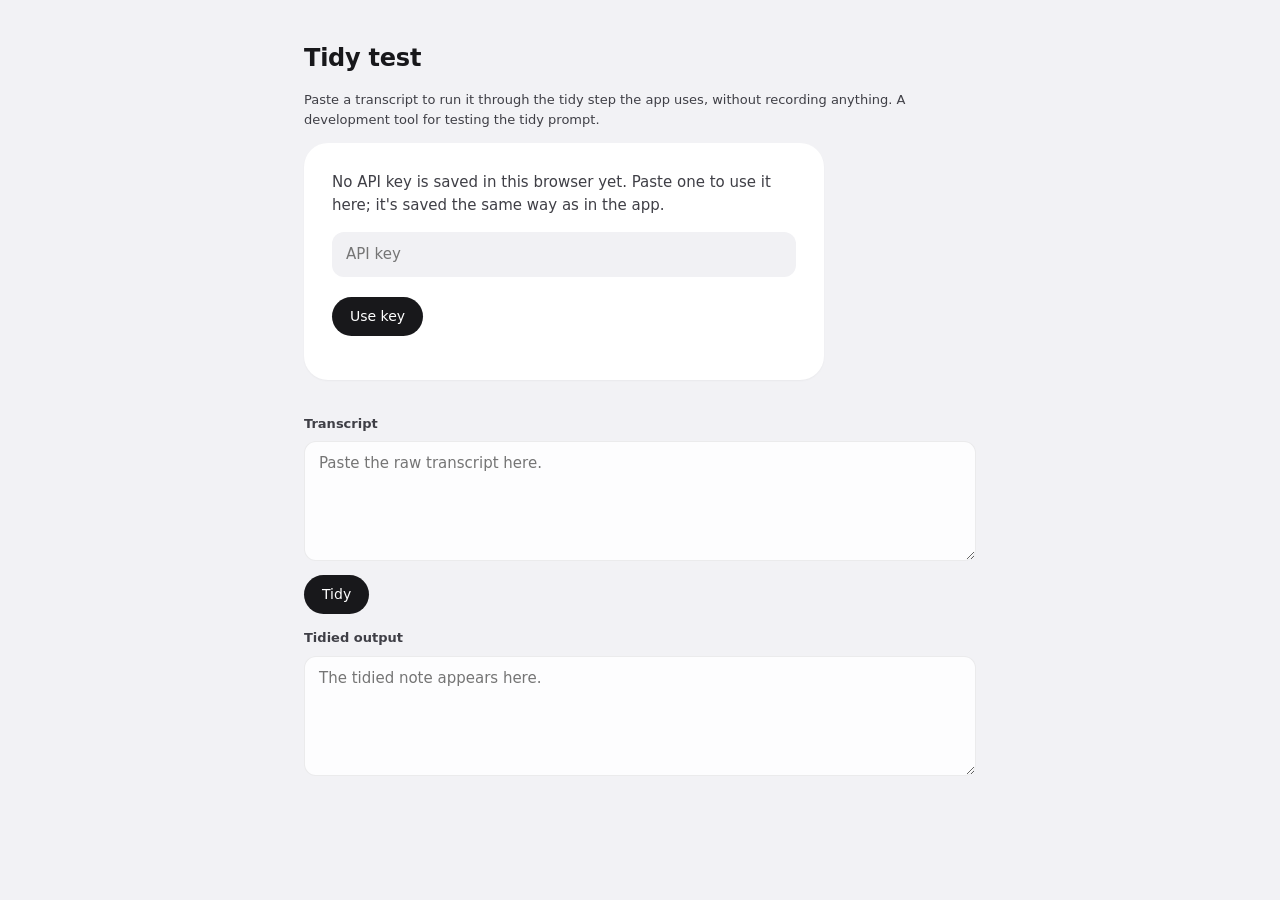
==== app/static/tidy-test.html @ 2e724d6a "Add a tidy test page for trying transcripts against the tidy prompt" ====
<!doctype html>
<html lang="en">
<head>
<meta charset="utf-8">
<meta name="viewport" content="width=device-width, initial-scale=1">
<!-- Only this site's own scripts may run, and the page may only connect to Mistral. -->
<meta http-equiv="Content-Security-Policy" content="default-src 'self'; script-src 'self'; style-src 'self'; connect-src 'self' https://api.mistral.ai; img-src 'self' data:; object-src 'none'; base-uri 'none'; form-action 'none'">
<title>Tidy test · Classcorder</title>
<link rel="stylesheet" href="./app.css">
<script type="module" src="./tidy-test.js"></script>
</head>
<body>
<main class="tidy-test">
  <h1>Tidy test</h1>
  <p class="sub">Paste a transcript to run it through the tidy step the app uses, without recording anything. A development tool for testing the tidy prompt.</p>
  <div class="card key-card" id="key-card" hidden>
    <p>No API key is saved in this browser yet. Paste one to use it here; it's saved the same way as in the app.</p>
    <div class="row">
      <input type="password" id="key-input" placeholder="API key" autocomplete="off">
      <button class="btn primary" id="key-save">Use key</button>
    </div>
    <p class="status" id="key-status"></p>
  </div>
  <label class="field">Transcript
    <textarea id="in" placeholder="Paste the raw transcript here."></textarea>
  </label>
  <div class="row">
    <button class="btn primary" id="run">Tidy</button>
    <span class="status" id="status"></span>
  </div>
  <label class="field">Tidied output
    <textarea id="out" placeholder="The tidied note appears here."></textarea>
  </label>
  <p class="meta" id="meta"></p>
</main>
</body>
</html>
---- app/static/app.css ----
/* DM Mono (SIL Open Font Licence), served locally because the CSP blocks font hosts. */
@font-face { font-family: 'DM Mono'; src: url('fonts/dm-mono-500.woff2') format('woff2'); font-weight: 500; font-display: swap; }

/* Dark surfaces hold the controls (sidebar, record bar); light surfaces hold what is read and written. */
:root {
  --page: #f2f2f5; --paper: #fff; --ink: #18181b; --ink-soft: #3f3f46; --muted: #8a8a93; --line: #ececf0;
  --chip: #f1f1f4; --pink: #fce6f3; --violet: #5b3df5; --red: #ef4444; --amber: #b45309;
  --dark: #141416; --dark-2: #1f1f23; --dark-3: #2a2a2f; --dark-line: rgba(255, 255, 255, .08);
  --on-dark: #f4f4f6; --on-dark-muted: #8e8e98;
  --glass: rgba(255, 255, 255, .8); --glass-line: rgba(20, 20, 30, .08);
  color-scheme: light;
}
* { box-sizing: border-box; }
body { margin: 0; font: 15px/1.5 system-ui, -apple-system, "Segoe UI", sans-serif; background: var(--page); color: var(--ink); -webkit-font-smoothing: antialiased; }
[hidden] { display: none !important; }
ul { list-style: none; margin: 0; padding: 0; }
h2 { margin: 0; letter-spacing: -.01em; }
input, textarea, select { font: inherit; color: inherit; }
.row { display: flex; gap: 8px; align-items: center; flex-wrap: wrap; }
.empty { color: var(--muted); }
.status { color: var(--muted); font-size: 13px; }
.status.error { color: var(--red); }
.spacer { flex: 1; }

/* Icons, drawn as masks so they take the text colour */
.ico, .node-button.leaf::before { display: inline-block; flex: none; width: 18px; height: 18px; background: currentColor; -webkit-mask: var(--i) center / contain no-repeat; mask: var(--i) center / contain no-repeat; }
.i-person, .node-button.leaf::before { --i: url("data:image/svg+xml,%3Csvg xmlns='http://www.w3.org/2000/svg' viewBox='0 0 16 16'%3E%3Ccircle cx='8' cy='5' r='3'/%3E%3Cpath d='M2 14.5c0-3.3 2.7-5.5 6-5.5s6 2.2 6 5.5z'/%3E%3C/svg%3E"); }
.i-note { --i: url("data:image/svg+xml,%3Csvg xmlns='http://www.w3.org/2000/svg' viewBox='0 0 24 24' fill='none' stroke='black' stroke-width='2' stroke-linecap='round'%3E%3Cpath d='M5 7h14M5 12h14M5 17h9'/%3E%3C/svg%3E"); }
.i-export { --i: url("data:image/svg+xml,%3Csvg xmlns='http://www.w3.org/2000/svg' viewBox='0 0 24 24' fill='none' stroke='black' stroke-width='2' stroke-linecap='round' stroke-linejoin='round'%3E%3Cpath d='M12 15V3M7 8l5-5 5 5M5 13v6a2 2 0 0 0 2 2h10a2 2 0 0 0 2-2v-6'/%3E%3C/svg%3E"); }
.i-trash { --i: url("data:image/svg+xml,%3Csvg xmlns='http://www.w3.org/2000/svg' viewBox='0 0 24 24' fill='none' stroke='black' stroke-width='2' stroke-linecap='round' stroke-linejoin='round'%3E%3Cpath d='M4 7h16M10 11v6M14 11v6M6 7l1 13h10l1-13M9 7V4h6v3'/%3E%3C/svg%3E"); }
.i-settings { --i: url("data:image/svg+xml,%3Csvg xmlns='http://www.w3.org/2000/svg' viewBox='0 0 24 24' fill='none' stroke='black' stroke-width='2' stroke-linecap='round' stroke-linejoin='round'%3E%3Cpath d='M12.22 2h-.44a2 2 0 0 0-2 2v.18a2 2 0 0 1-1 1.73l-.43.25a2 2 0 0 1-2 0l-.15-.08a2 2 0 0 0-2.73.73l-.22.38a2 2 0 0 0 .73 2.73l.15.1a2 2 0 0 1 1 1.72v.51a2 2 0 0 1-1 1.74l-.15.09a2 2 0 0 0-.73 2.73l.22.38a2 2 0 0 0 2.73.73l.15-.08a2 2 0 0 1 2 0l.43.25a2 2 0 0 1 1 1.73V20a2 2 0 0 0 2 2h.44a2 2 0 0 0 2-2v-.18a2 2 0 0 1 1-1.73l.43-.25a2 2 0 0 1 2 0l.15.08a2 2 0 0 0 2.73-.73l.22-.39a2 2 0 0 0-.73-2.73l-.15-.08a2 2 0 0 1-1-1.74v-.5a2 2 0 0 1 1-1.74l.15-.09a2 2 0 0 0 .73-2.73l-.22-.38a2 2 0 0 0-2.73-.73l-.15.08a2 2 0 0 1-2 0l-.43-.25a2 2 0 0 1-1-1.73V4a2 2 0 0 0-2-2z'/%3E%3Ccircle cx='12' cy='12' r='3'/%3E%3C/svg%3E"); }
.i-search { --i: url("data:image/svg+xml,%3Csvg xmlns='http://www.w3.org/2000/svg' viewBox='0 0 24 24' fill='none' stroke='black' stroke-width='2' stroke-linecap='round'%3E%3Ccircle cx='11' cy='11' r='7'/%3E%3Cpath d='m20 20-3.5-3.5'/%3E%3C/svg%3E"); }
.i-table { --i: url("data:image/svg+xml,%3Csvg xmlns='http://www.w3.org/2000/svg' viewBox='0 0 24 24' fill='none' stroke='black' stroke-width='2' stroke-linejoin='round'%3E%3Crect x='3' y='4' width='18' height='16' rx='2'/%3E%3Cpath d='M3 10h18M3 15h18M9 10v10'/%3E%3C/svg%3E"); }
.i-prev { --i: url("data:image/svg+xml,%3Csvg xmlns='http://www.w3.org/2000/svg' viewBox='0 0 24 24' fill='none' stroke='black' stroke-width='2' stroke-linecap='round' stroke-linejoin='round'%3E%3Cpath d='M15 6l-6 6 6 6'/%3E%3C/svg%3E"); }
.i-mic { --i: url("data:image/svg+xml,%3Csvg xmlns='http://www.w3.org/2000/svg' viewBox='0 0 24 24' fill='none' stroke='black' stroke-width='2' stroke-linecap='round' stroke-linejoin='round'%3E%3Crect x='9' y='3' width='6' height='11' rx='3'/%3E%3Cpath d='M5 11a7 7 0 0 0 14 0M12 18v3'/%3E%3C/svg%3E"); }
.i-shield { --i: url("data:image/svg+xml,%3Csvg xmlns='http://www.w3.org/2000/svg' viewBox='0 0 24 24' fill='none' stroke='black' stroke-width='2' stroke-linecap='round' stroke-linejoin='round'%3E%3Cpath d='M12 3l7 3v5c0 4.5-3 7.7-7 9.7-4-2-7-5.2-7-9.7V6z'/%3E%3Cpath d='M9.5 12l2 2 3.5-3.5'/%3E%3C/svg%3E"); }
.i-next { --i: url("data:image/svg+xml,%3Csvg xmlns='http://www.w3.org/2000/svg' viewBox='0 0 24 24' fill='none' stroke='black' stroke-width='2' stroke-linecap='round' stroke-linejoin='round'%3E%3Cpath d='M9 6l6 6-6 6'/%3E%3C/svg%3E"); }
.i-sparkle { --i: url("data:image/svg+xml,%3Csvg xmlns='http://www.w3.org/2000/svg' viewBox='0 0 24 24'%3E%3Cpath d='M10 2l1.8 5.7L17.5 9.5l-5.7 1.8L10 17l-1.8-5.7L2.5 9.5l5.7-1.8zM18 14l.9 2.6 2.6.9-2.6.9L18 21l-.9-2.6-2.6-.9 2.6-.9z'/%3E%3C/svg%3E"); }

/* Buttons */
.btn { font: inherit; font-size: 14px; font-weight: 500; border: 0; background: var(--chip); color: var(--ink); border-radius: 999px; padding: 9px 18px; cursor: pointer; transition: background .15s; }
.btn:hover { background: #e6e6ea; }
.btn:focus-visible, .round:focus-visible, .pill:focus-visible { outline: 2px solid var(--violet); outline-offset: 2px; }
.btn.small { font-size: 13px; padding: 5px 12px; }
.btn.primary { background: var(--ink); color: #fff; }
.btn.primary:hover { background: #2c2c31; }
.btn.danger { background: #fdecec; color: var(--red); }
.btn.primary.destructive { background: var(--red); color: #fff; }
.btn.primary.destructive:hover { background: #dc2626; }
.btn:disabled, .round:disabled, .rec-button:disabled { opacity: .45; cursor: default; }
.round { display: grid; place-items: center; width: 44px; height: 44px; border: 0; border-radius: 50%; background: var(--chip); color: var(--ink); cursor: pointer; }
.round:hover { background: #e6e6ea; }
.round.danger { background: #fdecec; color: var(--red); }

/* Layout */
.layout { display: grid; grid-template-columns: 280px 1fr; min-height: 100vh; }
.layout.with-roster { grid-template-columns: 280px 196px 1fr; }
main { display: flex; flex-direction: column; padding: 40px 40px 24px; max-width: 880px; width: 100%; min-height: 100vh; margin: 0 auto; }

/* Sidebar: dark control surface */
aside { position: sticky; top: 0; height: 100vh; background: var(--dark); color: var(--on-dark); padding: 24px 16px 16px; display: flex; flex-direction: column; gap: 16px; color-scheme: dark; }
.brand { display: flex; align-items: center; gap: 8px; font-family: 'DM Mono', ui-monospace, monospace; font-weight: 500; font-size: 19px; padding: 0 0 4px; letter-spacing: -.02em; }
.brand .logo { flex: none; width: 56px; height: 56px; margin: -6px -2px -6px 9px; /* left edge lines up with the Reports icon */ }
/* The "o" in the name is drawn as a red record dot, the same red as the Record button. */
.wordmark { white-space: nowrap; }
.rec-o { display: inline-block; width: .6em; height: .5em; vertical-align: baseline; background: radial-gradient(circle closest-side, var(--red) 92%, transparent 100%); }
.sr-only { position: absolute; width: 1px; height: 1px; overflow: hidden; clip-path: inset(50%); white-space: nowrap; }
/* Tidy test page: a development tool for testing the tidy prompt */
.tidy-test { max-width: 720px; margin: 0 auto; padding: 40px 24px; display: flex; flex-direction: column; gap: 14px; }
.tidy-test h1 { margin: 0; font-size: 24px; letter-spacing: -.01em; }
.tidy-test .sub { margin: 0; color: var(--ink-soft); }
.tidy-test .meta { margin: 0; font-size: 13px; line-height: 1.5; color: var(--muted); }

/* Roster: the class's pupils beside the main screen while a pupil is open */
#roster { position: sticky; top: 0; height: 100vh; background: var(--paper); border-right: 1px solid var(--line); padding: 24px 10px 16px; overflow-y: auto; }
#roster h3 { margin: 0 0 10px; padding: 0 10px; font-size: 17px; font-weight: 650; letter-spacing: -.01em; color: var(--ink); }
#roster li { margin: 1px 0; }
#roster button { display: flex; align-items: center; gap: 6px; width: 100%; padding: 6px 10px; border: 0; border-radius: 10px; background: none; font: inherit; font-size: 14px; text-align: left; cursor: pointer; }
#roster button .label { flex: 1; min-width: 0; overflow: hidden; text-overflow: ellipsis; white-space: nowrap; }
#roster button:hover { background: var(--chip); }
#roster button.active { background: var(--pink); }
#roster .count { flex: none; font-size: 12px; color: var(--muted); }
#roster .roster-edit { display: block; width: 100%; margin-top: 12px; padding: 6px 10px; border: 0; border-radius: 10px; background: none; font: inherit; font-size: 13px; color: var(--muted); text-align: left; cursor: pointer; }
#roster .roster-edit:hover { background: var(--chip); color: var(--ink); }

.tree { flex: 1; overflow-y: auto; margin: 0 -4px; padding: 0 4px; }
.tree .branch { margin-left: 13px; padding-left: 6px; border-left: 1px solid var(--dark-line); }
.tree li { margin: 2px 0; }
.node { display: flex; align-items: center; border-radius: 10px; }
.node:hover { background: var(--dark-2); }
.node-button { flex: 1; min-width: 0; width: 100%; display: flex; align-items: center; gap: 8px; padding: 7px 10px; border: 0; border-radius: 10px; background: none; color: inherit; font: inherit; text-align: left; cursor: pointer; }
.node-button .label { overflow: hidden; text-overflow: ellipsis; white-space: nowrap; }
.node-button.year { font-weight: 600; }
.node-button.leaf { color: #d4d4da; }
.node-button.leaf::before { content: ''; width: 14px; height: 14px; opacity: .5; }
.node-button.leaf:hover { background: var(--dark-2); }
.node-button.leaf.active { background: var(--pink); color: var(--ink); font-weight: 500; }
.node-button.leaf.active::before { opacity: .8; }
.node-button.add { color: var(--on-dark-muted); font-size: 14px; }
.node-button.add:hover { color: var(--on-dark); background: var(--dark-2); }
.node-button.add:disabled { cursor: default; background: none; }
.caret { flex: none; width: 10px; font-size: 9px; color: var(--on-dark-muted); transition: transform .15s; }
.caret::before { content: '\25B6'; }
[aria-expanded="true"] > .caret { transform: rotate(90deg); }
.count { margin-left: auto; color: var(--on-dark-muted); font-size: 12px; font-weight: 400; }
.tag { font-size: 11px; font-weight: 500; padding: 1px 8px; border-radius: 999px; background: rgba(139, 116, 255, .2); color: #c4b8ff; }
.icon { flex: none; border: 0; background: none; color: var(--on-dark-muted); font: inherit; font-size: 12px; padding: 4px 10px; border-radius: 8px; cursor: pointer; }
.icon:hover { color: var(--on-dark); background: var(--dark-3); }
.node .icon { opacity: 0; }
.node:hover .icon, .node .icon:focus-visible { opacity: 1; }
.tree .empty { padding: 6px 10px; font-size: 14px; color: var(--on-dark-muted); }
/* Find pupil */
.find { position: relative; display: flex; align-items: center; gap: 8px; background: var(--dark-2); border-radius: 12px; padding: 0 10px; color: var(--on-dark-muted); }
.find:focus-within { outline: 2px solid var(--violet); outline-offset: -2px; color: var(--on-dark); }
.find .ico { width: 15px; height: 15px; }
.find input { flex: 1; min-width: 0; border: 0; background: none; color: var(--on-dark); padding: 9px 0; outline: none; }
.find input::placeholder { color: var(--on-dark-muted); }
.find input::-webkit-search-cancel-button { display: none; }
.find kbd { font: 12px ui-monospace, monospace; border: 1px solid var(--dark-line); border-radius: 6px; padding: 0 6px; color: var(--on-dark-muted); }
.find:focus-within kbd { display: none; }
.find-results { position: absolute; z-index: 5; top: calc(100% + 6px); left: 0; right: 0; background: var(--dark-2); border: 1px solid var(--dark-line); border-radius: 12px; padding: 4px; box-shadow: 0 12px 32px rgba(0, 0, 0, .4); }
.find-results li { display: flex; align-items: center; gap: 8px; padding: 8px 10px; border-radius: 8px; color: var(--on-dark); cursor: pointer; }
.find-results li .label { overflow: hidden; text-overflow: ellipsis; white-space: nowrap; }
.find-results li.highlighted { background: var(--dark-3); }
.find-results li.none { color: var(--on-dark-muted); cursor: default; }
/* Sidebar sections */
.node-button.klass { color: #d4d4da; }
.node-button.klass:hover { background: var(--dark-2); }
.node-button.klass.active { background: var(--pink); color: var(--ink); font-weight: 500; cursor: default; }
.node-button.klass.active:hover { background: var(--pink); }
.node-button.active .count { color: var(--muted); }
.btn.add-class { width: 100%; background: none; color: var(--on-dark); border: 1px dashed rgba(255, 255, 255, .2); padding: 10px 14px; }
.btn.add-class:hover { background: var(--dark-2); }
#nav-settings { position: relative; }
#nav-settings::before { content: ''; position: absolute; left: 0; right: 0; top: -8px; border-top: 1px solid var(--dark-line); }

/* Reading surface */
.page-head { display: flex; justify-content: space-between; align-items: flex-end; gap: 16px; margin-bottom: 24px; }
.page-head h2 { font-size: 30px; font-weight: 650; }
.eyebrow { margin: 0 0 2px; color: var(--muted); font-size: 13px; font-weight: 500; }
.card { background: var(--paper); border-radius: 24px; padding: 28px; margin-bottom: 20px; box-shadow: 0 1px 2px rgba(0, 0, 0, .04); }
.key-card { max-width: 520px; }
.key-card h2 { font-size: 22px; margin-bottom: 10px; }
.key-card p { margin: 0 0 16px; color: var(--ink-soft); }
.key-card input[type=password] { width: 100%; margin-bottom: 12px; background: var(--chip); border: 0; border-radius: 12px; padding: 11px 14px; }
.key-card ul { list-style: disc; padding-left: 20px; margin: 0 0 16px; font-size: 13px; color: var(--muted); }
.key-card label { margin-bottom: 12px; font-size: 14px; }

/* First-run intro: what Classcorder is, then the folder choice */
.intro { max-width: 640px; }
.intro-tagline { font-size: 20px; font-weight: 650; line-height: 1.4; margin: 0; letter-spacing: -.01em; }
.intro-features { display: grid; grid-template-columns: 1fr 1fr; gap: 14px; margin: 22px 0; }
.intro-feature { background: var(--paper); border-radius: 20px; padding: 20px; box-shadow: 0 1px 2px rgba(0, 0, 0, .04); }
.intro-feature .ico { width: 22px; height: 22px; color: var(--violet); margin-bottom: 10px; }
.intro-feature h3 { margin: 0 0 6px; font-size: 15px; }
.intro-feature p { margin: 0; font-size: 13.5px; line-height: 1.5; color: var(--ink-soft); }
.intro-lead { margin: 0 0 12px; color: var(--ink-soft); }
.intro-fine { font-size: 13px; line-height: 1.5; color: var(--muted); margin: 14px 0 0; }
@media (max-width: 620px) { .intro-features { grid-template-columns: 1fr; } }
/* Settings: one row per setting, description on the left and its button on the right */
.settings { padding: 8px 28px; max-width: 680px; }
.setting { display: flex; align-items: center; gap: 24px; padding: 20px 0; }
.setting + .setting { border-top: 1px solid var(--chip); }
.setting > div { flex: 1; }
.setting h3 { font-size: 15px; font-weight: 600; margin: 0 0 4px; }
.setting p { margin: 0; color: var(--ink-soft); font-size: 14px; }
.setting p.sub { margin-top: 4px; color: var(--muted); font-size: 13px; }
.setting .btn { flex: none; }
/* Page headings */
.page-head .btn { display: inline-flex; align-items: center; gap: 8px; }
.page-head .btn .ico { width: 16px; height: 16px; }
.banner { background: #fff7ed; color: var(--amber); border-radius: 14px; padding: 10px 16px; font-size: 13px; margin: 0 0 20px; }

.composer { border-radius: 24px; overflow: hidden; margin-bottom: 28px; background: var(--paper); box-shadow: 0 1px 2px rgba(0, 0, 0, .04), 0 8px 24px rgba(0, 0, 0, .05); }
.composer-bar { display: flex; align-items: center; gap: 14px; background: var(--dark); color: var(--on-dark); padding: 12px 18px 12px 12px; color-scheme: dark; }
.composer-body { padding: 16px 18px 14px; }
#draft { display: block; width: 100%; min-height: 140px; resize: vertical; border: 0; border-radius: 14px; background: var(--chip); padding: 14px 16px; line-height: 1.6; }
#draft:focus { background: var(--paper); }
#draft:focus, .note textarea:focus, .modal input:focus, .modal textarea:focus, .key-card input:focus { outline: 2px solid var(--violet); outline-offset: -1px; }
.composer-foot { display: flex; align-items: flex-start; gap: 8px; margin-top: 12px; }
.composer-foot .status { flex: 1; margin: 0; min-height: 2.8em; line-height: 1.4; padding-top: 2px; }
.timer { font-variant-numeric: tabular-nums; font-size: 14px; color: var(--on-dark-muted); min-width: 3em; text-align: right; }
.timer.live { color: var(--on-dark); }
details.original { margin-top: 10px; font-size: 13px; color: var(--muted); }
details.original summary { cursor: pointer; }
details.original p { margin: 6px 0 8px; white-space: pre-wrap; color: var(--ink-soft); }

.section-title { display: flex; align-items: center; gap: 8px; font-size: 15px; font-weight: 600; margin: 0 0 12px; }
.section-title .count { margin-left: 0; color: var(--muted); }
#notes { display: flex; flex-direction: column; gap: 10px; padding-bottom: 24px; }
.note { display: flex; gap: 14px; background: var(--paper); border-radius: 20px; padding: 16px 18px; box-shadow: 0 1px 2px rgba(0, 0, 0, .04); }
.tile { display: grid; place-items: center; flex: none; width: 44px; height: 44px; border-radius: 14px; background: var(--chip); color: var(--ink-soft); }
.note-body { flex: 1; min-width: 0; }
.note-top { display: flex; justify-content: space-between; align-items: flex-start; gap: 12px; }
.note-top strong { display: block; font-size: 14px; font-weight: 600; }
.note .meta { display: block; color: var(--muted); font-size: 12px; }
.note .actions { display: flex; gap: 6px; opacity: .55; transition: opacity .15s; }
.note:hover .actions, .note .actions:focus-within { opacity: 1; }
.note-text { margin: 8px 0 0; white-space: pre-wrap; line-height: 1.6; color: var(--ink-soft); }
.note textarea { display: block; width: 100%; min-height: 90px; margin: 10px 0; border: 0; border-radius: 12px; background: var(--chip); padding: 10px 12px; resize: vertical; }
.note details { font-size: 13px; color: var(--muted); margin-top: 8px; }
.note details summary { cursor: pointer; }
.note details p { margin: 4px 0 0; white-space: pre-wrap; }

/* Record button: red throughout; the dot becomes a square while recording */
.rec-button { flex: none; display: flex; align-items: center; gap: 10px; border: 0; border-radius: 999px; background: var(--red); color: #fff; font: inherit; font-weight: 600; padding: 11px 22px 11px 18px; cursor: pointer; }
.rec-button:hover { background: #e03535; }
.rec-dot { width: 12px; height: 12px; border-radius: 50%; background: #fff; transition: border-radius .15s; }
.rec-button.recording { box-shadow: 0 0 0 0 rgba(239, 68, 68, .6); animation: ring 1.6s ease-out infinite; }
.rec-button.recording .rec-dot { border-radius: 2px; }
@keyframes ring { 70% { box-shadow: 0 0 0 10px rgba(239, 68, 68, 0); } 100% { box-shadow: 0 0 0 0 rgba(239, 68, 68, 0); } }
#wave { flex: 1; min-width: 0; height: 30px; }

/* Frosted modal (light: it's for reading and editing) */
dialog.modal { padding: 0; border: 1px solid var(--glass-line); border-radius: 28px; width: min(520px, calc(100vw - 32px)); max-height: calc(100dvh - 48px);
  background: var(--glass); color: var(--ink); backdrop-filter: blur(30px) saturate(170%); -webkit-backdrop-filter: blur(30px) saturate(170%);
  box-shadow: 0 30px 80px rgba(15, 15, 25, .3); overflow: hidden; }
dialog.modal:has(.wide) { width: min(680px, calc(100vw - 32px)); }
dialog.modal[open] { animation: modal-in .2s ease-out; }
dialog.modal::backdrop { background: rgba(15, 15, 20, .35); backdrop-filter: blur(8px); -webkit-backdrop-filter: blur(8px); animation: fade-in .2s ease-out; }
@keyframes modal-in { from { opacity: 0; transform: translateY(10px) scale(.98); } }
@keyframes fade-in { from { opacity: 0; } }
.modal-form { display: flex; flex-direction: column; max-height: calc(100dvh - 48px); }
.modal-form header { padding: 30px 32px 4px; }
.modal-form header h2 { font-size: 22px; }
.sub { display: block; margin: 4px 0 0; color: var(--muted); font-size: 13px; font-weight: 400; }
.confirm-text { font-size: 15px; color: var(--ink-soft); white-space: pre-line; margin-top: 8px; }
.modal-form header:has(+ footer) { padding-bottom: 24px; }
.modal-body { padding: 20px 32px; overflow-y: auto; display: flex; flex-direction: column; gap: 22px; }
.modal-body .status:empty { display: none; }
.modal-form footer { display: flex; gap: 8px; align-items: center; padding: 16px 32px 26px; border-top: 1px solid var(--glass-line); }
.field { display: flex; flex-direction: column; gap: 8px; font-size: 13px; font-weight: 600; color: var(--ink-soft); }
.field .count { margin-left: 4px; color: var(--muted); }
.field input, .field textarea, .pupil-edit input { font-size: 15px; font-weight: 400; color: var(--ink); background: rgba(255, 255, 255, .85); border: 1px solid var(--glass-line); padding: 10px 14px; border-radius: 12px; margin: 0; }
.field textarea { min-height: 120px; resize: vertical; }
.pupil-edit { display: grid; grid-template-columns: repeat(auto-fill, minmax(260px, 1fr)); gap: 6px 12px; }
.pupil-edit li { display: flex; gap: 4px; align-items: center; }
.pupil-edit input { flex: 1; min-width: 0; padding: 7px 12px; font-size: 14px; }
.pupil-edit .icon { color: var(--muted); }
.pupil-edit .icon:hover { color: var(--ink); background: var(--chip); }
.pupil-edit li.removed input { text-decoration: line-through; opacity: .5; }
.check { display: flex; gap: 12px; align-items: flex-start; font-size: 15px; cursor: pointer; }
.check input { margin-top: 4px; width: 16px; height: 16px; accent-color: var(--violet); }

/* Sidebar link to reports */
.side-link { display: flex; align-items: center; gap: 10px; width: 100%; border: 0; border-radius: 10px; background: none; color: var(--on-dark); font: inherit; font-weight: 500; padding: 9px 10px; cursor: pointer; text-align: left; }
.side-link .ico { width: 16px; height: 16px; opacity: .7; }
.side-link:hover { background: var(--dark-2); }
.side-link.active { background: var(--pink); color: var(--ink); }

/* Reports: dark controls above a light sheet of paper */
.report-controls { background: var(--dark); color: var(--on-dark); border-radius: 24px; padding: 20px 22px 14px; margin-bottom: 24px; display: flex; flex-direction: column; gap: 16px; color-scheme: dark; }
/* The controls fold into a thin bar that stays at the top while scrolling the report.
   The options slide closed by animating their grid row from its full height to zero. */
.report-controls { transition: padding .35s ease, border-radius .35s ease, gap .35s ease, box-shadow .35s ease; }
.controls-bar { display: flex; align-items: center; gap: 8px; min-height: 34px; }
.bar-summary { font-size: 14px; font-weight: 500; color: var(--on-dark); overflow: hidden; text-overflow: ellipsis; white-space: nowrap; min-width: 0; }
.report-controls:not(.collapsed) .bar-summary { color: var(--on-dark-muted); font-size: 12px; text-transform: uppercase; letter-spacing: .05em; }
.controls-full { display: grid; grid-template-rows: 1fr; opacity: 1; transition: grid-template-rows .35s ease, opacity .25s ease .1s, visibility 0s; }
.controls-inner { min-height: 0; overflow: hidden; display: flex; flex-direction: column; gap: 16px; }
.report-controls.collapsed { position: sticky; top: 12px; z-index: 5; padding: 8px 8px 8px 12px; border-radius: 26px; gap: 0; box-shadow: 0 10px 30px rgba(0, 0, 0, .18); }
.report-controls.collapsed .controls-full { grid-template-rows: 0fr; opacity: 0; visibility: hidden; transition: grid-template-rows .35s ease, opacity .15s ease, visibility 0s .35s; }
.report-controls.collapsed .status:empty { display: none; }
.report-controls.collapsed .status { padding: 6px 8px 2px; }
@media (prefers-reduced-motion: reduce) {
  .report-controls, .controls-full, .report-controls.collapsed .controls-full { transition: none; }
}
.control-row { display: flex; flex-wrap: wrap; gap: 14px 28px; align-items: flex-end; }
.control { display: flex; flex-direction: column; gap: 6px; font-size: 12px; font-weight: 500; color: var(--on-dark-muted); }
.control.inline { flex-direction: row; align-items: center; gap: 10px; }
.report-controls select, .report-controls input[type=date] { font-size: 14px; color: var(--on-dark); background: var(--dark-2); border: 1px solid var(--dark-line); border-radius: 10px; padding: 7px 10px; min-width: 150px; }
.segmented { display: inline-flex; background: var(--dark-2); border-radius: 12px; padding: 3px; gap: 2px; }
.segmented label { position: relative; }
.segmented input { position: absolute; opacity: 0; inset: 0; margin: 0; cursor: pointer; }
.segmented span { display: block; padding: 6px 14px; border-radius: 9px; font-size: 14px; color: #c9c9d0; white-space: nowrap; }
.segmented input:checked + span { background: var(--paper); color: var(--ink); font-weight: 500; }
.segmented input:focus-visible + span { outline: 2px solid var(--violet); }
.date-nav { display: flex; align-items: center; gap: 6px; }
.nav-arrow { width: 34px; height: 34px; border: 0; border-radius: 50%; background: var(--dark-2); color: var(--on-dark); font-size: 20px; line-height: 1; cursor: pointer; }
.nav-arrow:hover, .btn.dark:hover { background: var(--dark-3); }
.toggles { display: flex; flex-wrap: wrap; gap: 6px 18px; font-size: 14px; color: #d4d4da; padding: 6px 0; }
.toggles label { display: flex; align-items: center; gap: 7px; cursor: pointer; }
.toggles input { accent-color: var(--pink); width: 15px; height: 15px; margin: 0; }
.actions-row { align-items: center; padding-top: 14px; border-top: 1px solid var(--dark-line); gap: 8px; }
.actions-row .control.inline { margin-right: 4px; }
.btn.dark { background: var(--dark-2); color: var(--on-dark); }
.btn.light { background: var(--paper); color: var(--ink); }
.btn.light:hover { background: #e6e6ea; }
.report-controls .status { margin: 0; min-height: 1.4em; color: var(--on-dark-muted); }
.report-controls .status.error { color: #ff8a8a; }

.report-paper { background: var(--paper); border-radius: 20px; padding: 36px 40px; margin-bottom: 32px; box-shadow: 0 1px 2px rgba(0, 0, 0, .04), 0 8px 24px rgba(0, 0, 0, .05); }
.report-head { margin-bottom: 20px; }
.report-head h2 { font-size: 22px; }
.report-table { width: 100%; border-collapse: collapse; font-size: 14px; }
.report-table th { text-align: left; font-size: 12px; font-weight: 600; color: var(--muted); text-transform: uppercase; letter-spacing: .03em; padding: 8px 10px; border-bottom: 2px solid var(--ink); }
.report-table td { padding: 10px; border-bottom: 1px solid var(--line); vertical-align: top; white-space: pre-wrap; line-height: 1.5; }
.report-table td:nth-child(-n+1) { font-weight: 500; white-space: nowrap; }
.report-table.grid td { min-width: 120px; }
.report-table.grid td:not(:first-child):empty { background: #fafafb; }
.by-pupil .report-class { font-size: 18px; margin: 28px 0 4px; padding-bottom: 6px; border-bottom: 2px solid var(--ink); }
.report-pupil { padding: 16px 0; border-bottom: 1px solid var(--line); }
.report-pupil h4 { margin: 0 0 8px; font-size: 16px; }
.report-note { margin: 0 0 10px; }
.report-note .when { font-size: 12px; font-weight: 600; color: var(--muted); }
.report-note p { margin: 2px 0 0; white-space: pre-wrap; line-height: 1.6; }
.report-note .transcript { font-size: 13px; color: var(--muted); }

@media print {
  @page { margin: 14mm; }
  @page wide { size: A4 landscape; }
  body { background: #fff; }
  aside, #roster, .page-head, .report-controls, dialog { display: none !important; }
  .layout { display: block; }
  main { padding: 0; max-width: none; min-height: 0; }
  .report-paper { padding: 0; box-shadow: none; border-radius: 0; margin: 0; }
  body:has(.report-paper.wide) { page: wide; }
  .report-table { font-size: 10pt; }
  .report-table tr, .report-note { break-inside: avoid; }
  .report-table thead { display: table-header-group; }
  .report-table.grid td:not(:first-child):empty { background: none; }
  .report-pupil { break-inside: avoid-page; }
  /* "New page per pupil": each pupil, and each class heading, starts a new page */
  .by-pupil.breaks > :not(:first-child) { break-before: page; }
  .by-pupil.breaks > .report-class + .report-pupil { break-before: auto; }
}

@media (max-width: 760px) {
  .layout, .layout.with-roster { grid-template-columns: 1fr; }
  aside { position: static; height: auto; }
  #roster { display: none; }
  main { padding: 20px 16px; }
}
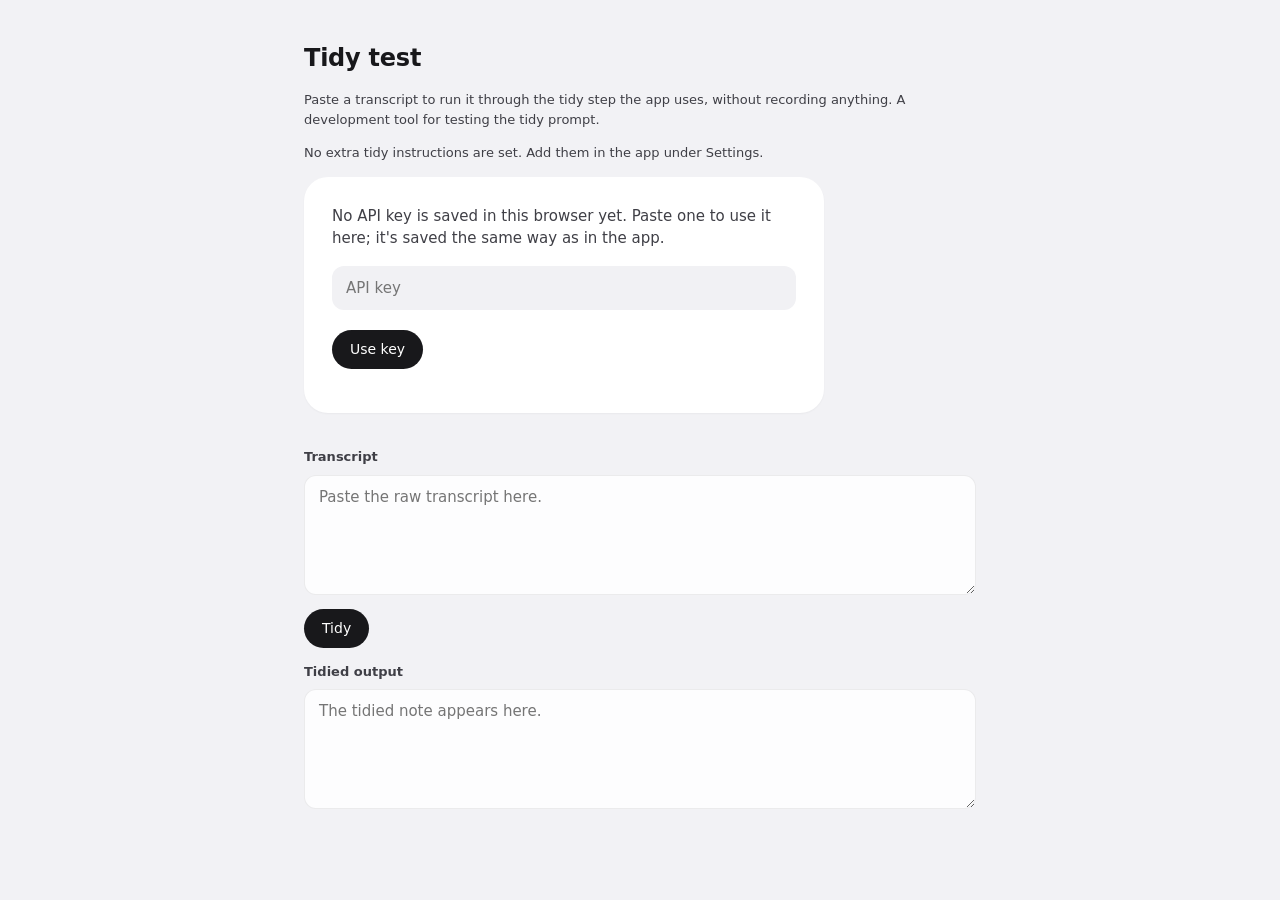
==== commit 3c63fc0e: "Settings: extra tidy instructions appended to the tidy prompt" ====
--- a/app/static/tidy-test.html
+++ b/app/static/tidy-test.html
@@ -13,6 +13,7 @@
 <main class="tidy-test">
   <h1>Tidy test</h1>
   <p class="sub">Paste a transcript to run it through the tidy step the app uses, without recording anything. A development tool for testing the tidy prompt.</p>
+  <p class="sub" id="custom"></p>
   <div class="card key-card" id="key-card" hidden>
     <p>No API key is saved in this browser yet. Paste one to use it here; it's saved the same way as in the app.</p>
     <div class="row">
--- a/app/static/app.css
+++ b/app/static/app.css
@@ -166,6 +166,8 @@
 .setting p { margin: 0; color: var(--ink-soft); font-size: 14px; }
 .setting p.sub { margin-top: 4px; color: var(--muted); font-size: 13px; }
 .setting .btn { flex: none; }
+.setting.column { flex-direction: column; align-items: stretch; }
+.setting textarea { font: inherit; background: var(--chip); border: 0; border-radius: 12px; padding: 10px 12px; min-height: 76px; resize: vertical; }
 /* Page headings */
 .page-head .btn { display: inline-flex; align-items: center; gap: 8px; }
 .page-head .btn .ico { width: 16px; height: 16px; }
